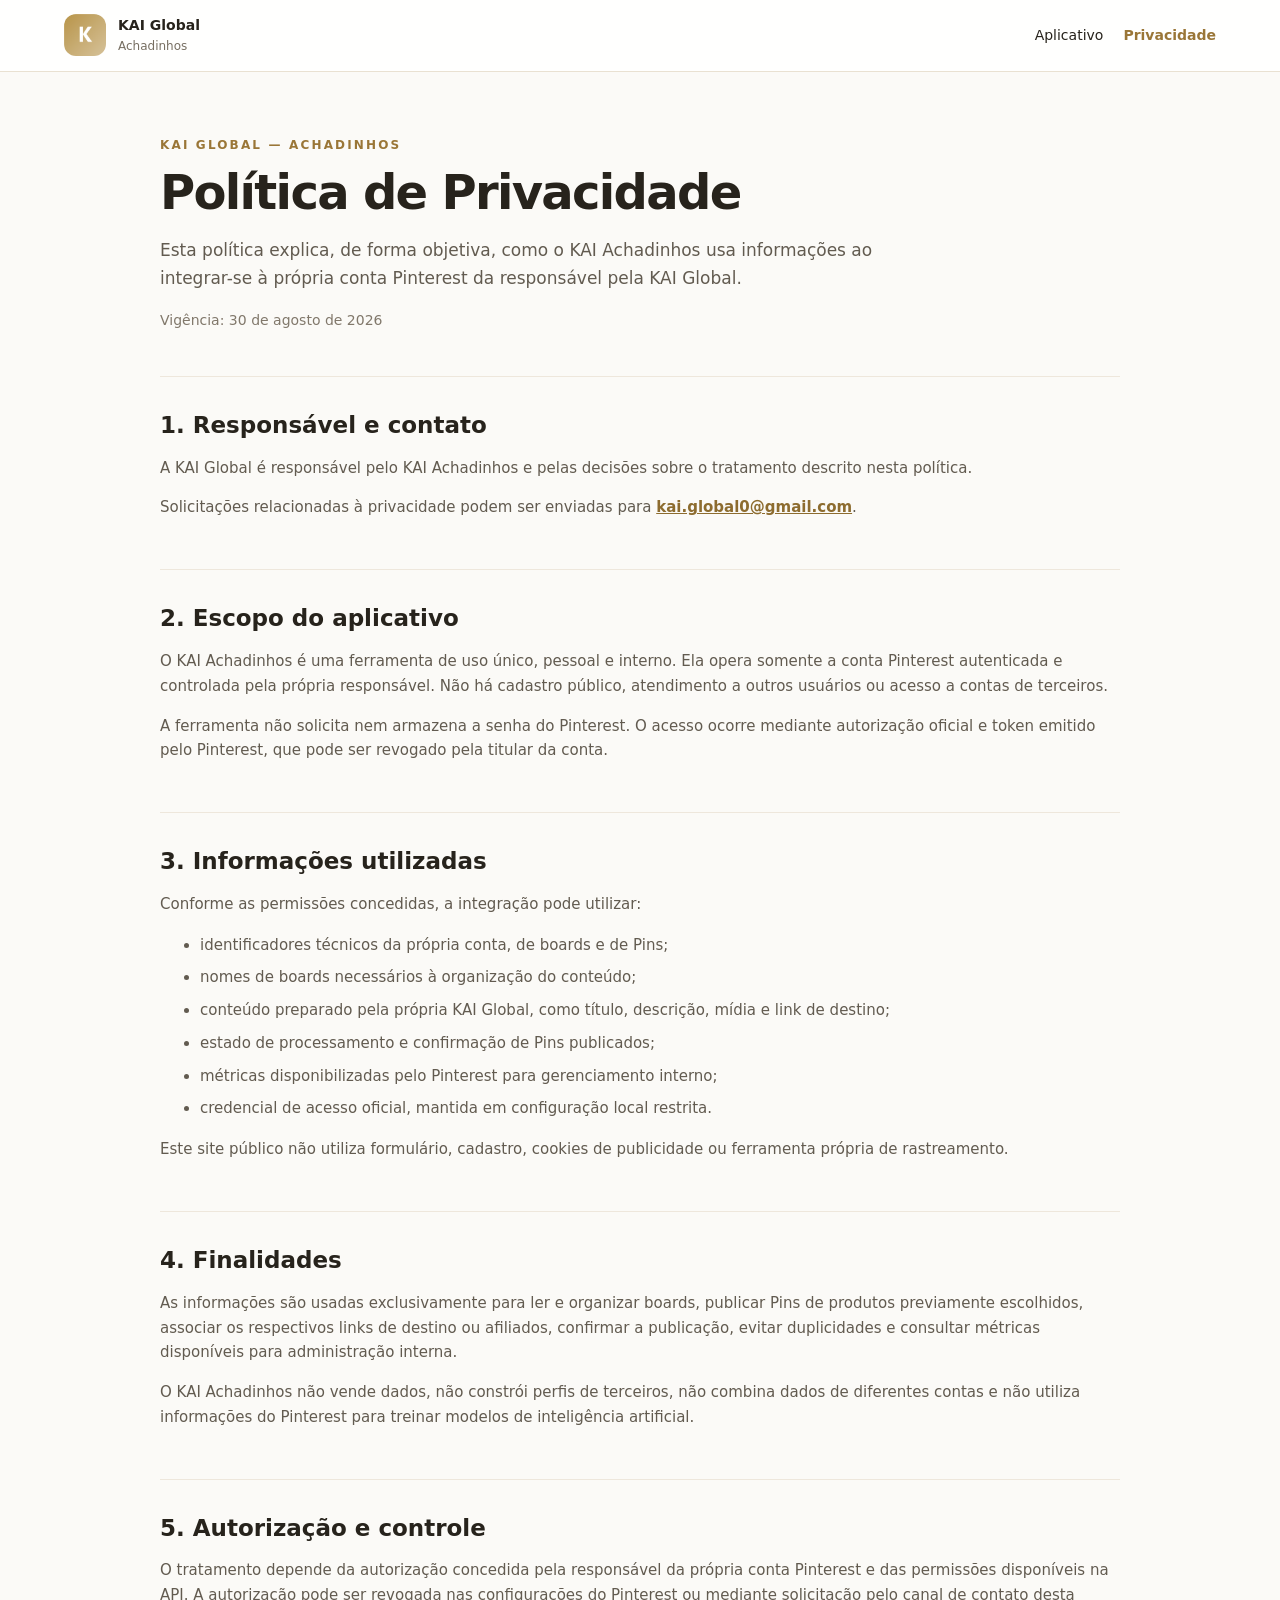
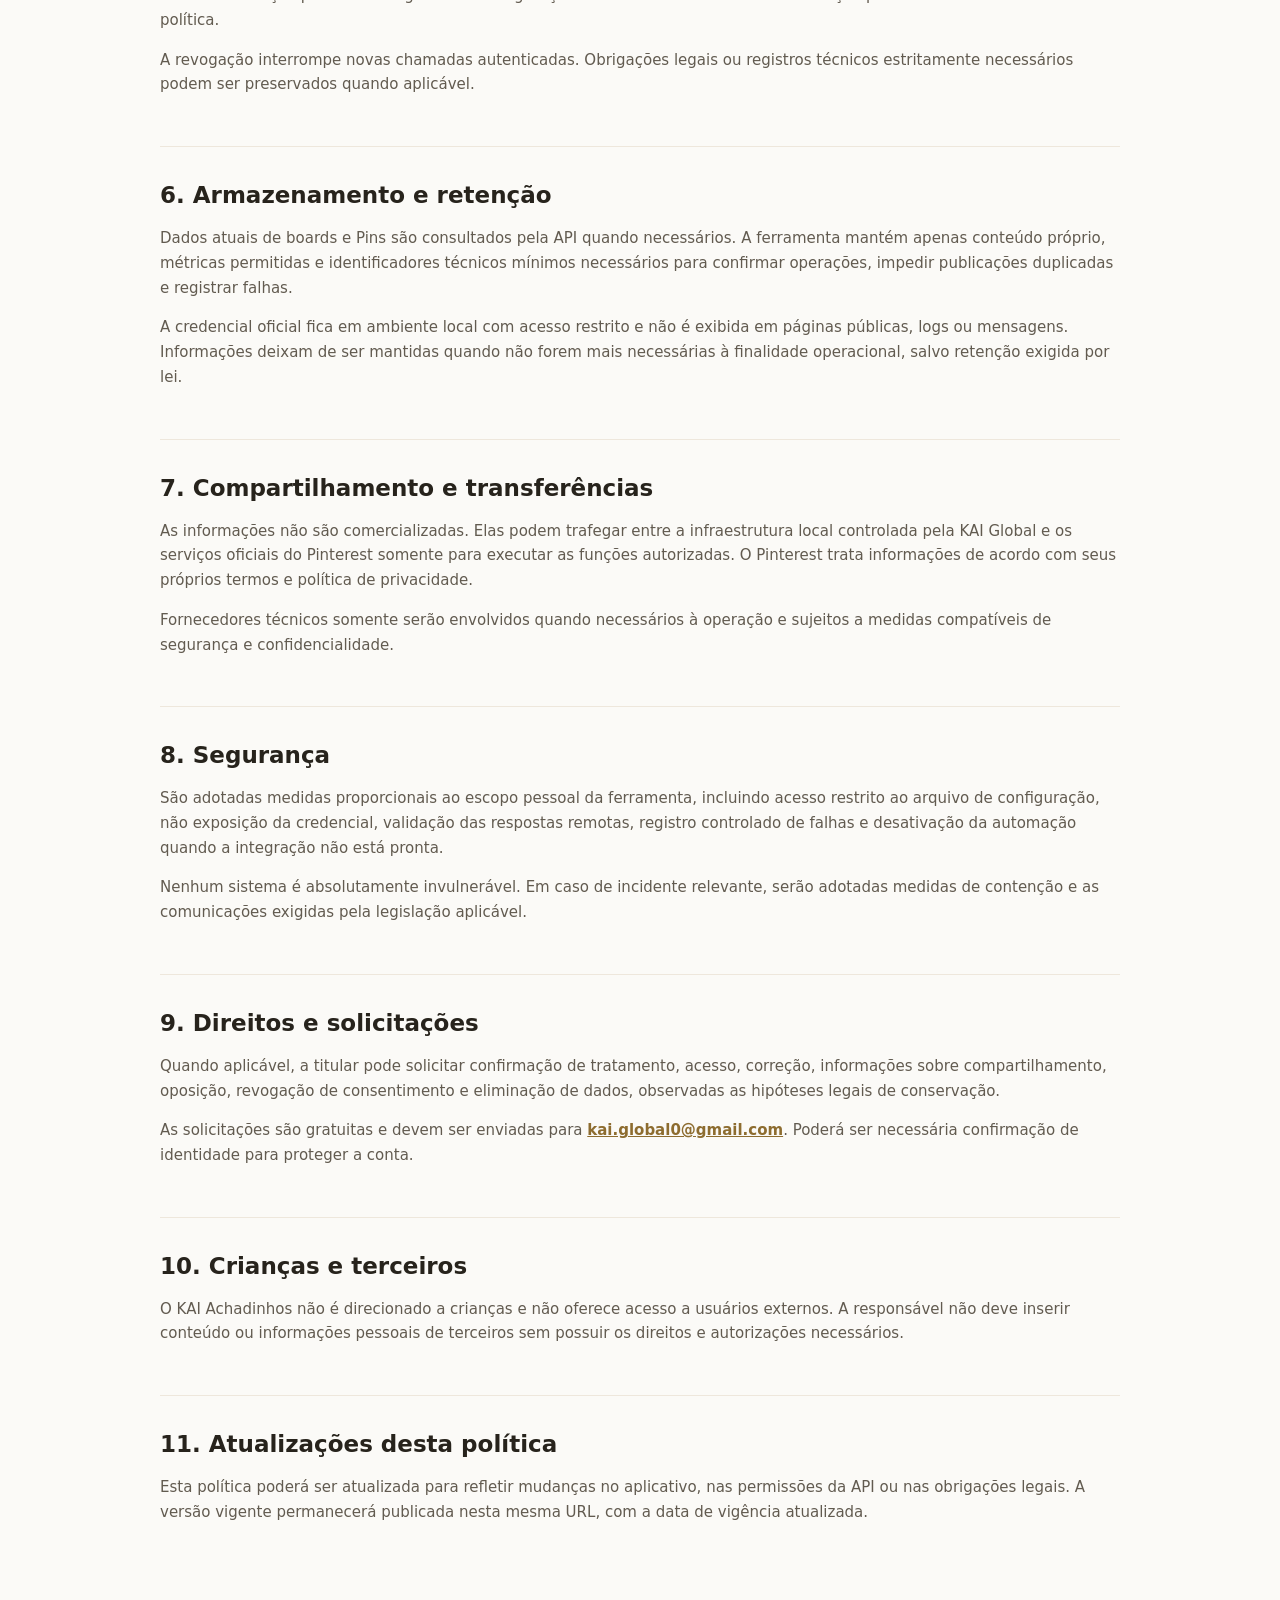
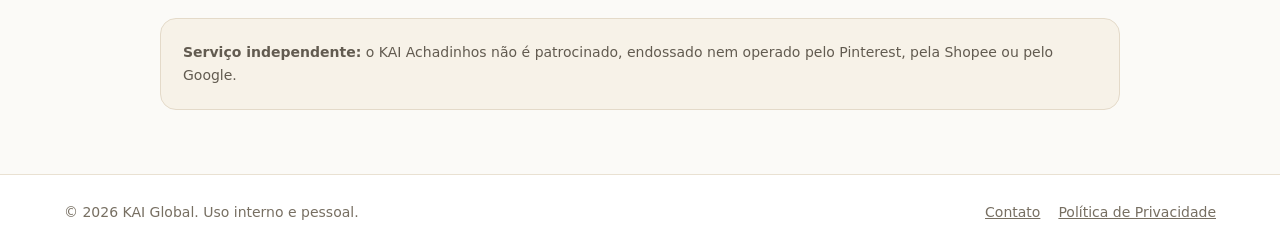
==== achadinhos/politica-de-privacidade/index.html @ 072ef5a9 "feat: publish KAI Achadinhos public site" ====
<!doctype html>
<html lang="pt-BR">
  <head>
    <meta charset="utf-8" />
    <meta name="viewport" content="width=device-width, initial-scale=1" />
    <meta name="description" content="Política de Privacidade do aplicativo pessoal KAI Global — Achadinhos." />
    <meta name="robots" content="index,follow" />
    <title>Política de Privacidade — KAI Achadinhos</title>
    <link rel="canonical" href="https://karolinemonteiro66-lgtm.github.io/achadinhos/politica-de-privacidade/" />
    <link rel="icon" href="/assets/kai-logo.png" />
    <link rel="stylesheet" href="/assets/site.css" />
  </head>
  <body>
    <header class="site-header">
      <a class="brand" href="/achadinhos/"><img src="/assets/kai-logo.png" alt="KAI Global" /><span><strong>KAI Global</strong><small>Achadinhos</small></span></a>
      <nav aria-label="Navegação pública"><a href="/achadinhos/">Aplicativo</a><a href="/achadinhos/politica-de-privacidade/">Privacidade</a></nav>
    </header>

    <main class="policy wrap">
      <header><p class="eyebrow">KAI Global — Achadinhos</p><h1>Política de Privacidade</h1><p class="intro">Esta política explica, de forma objetiva, como o KAI Achadinhos usa informações ao integrar-se à própria conta Pinterest da responsável pela KAI Global.</p><p class="effective">Vigência: 30 de agosto de 2026</p></header>

      <section><h2>1. Responsável e contato</h2><p>A KAI Global é responsável pelo KAI Achadinhos e pelas decisões sobre o tratamento descrito nesta política.</p><p>Solicitações relacionadas à privacidade podem ser enviadas para <a href="mailto:kai.global0@gmail.com">kai.global0@gmail.com</a>.</p></section>
      <section><h2>2. Escopo do aplicativo</h2><p>O KAI Achadinhos é uma ferramenta de uso único, pessoal e interno. Ela opera somente a conta Pinterest autenticada e controlada pela própria responsável. Não há cadastro público, atendimento a outros usuários ou acesso a contas de terceiros.</p><p>A ferramenta não solicita nem armazena a senha do Pinterest. O acesso ocorre mediante autorização oficial e token emitido pelo Pinterest, que pode ser revogado pela titular da conta.</p></section>
      <section><h2>3. Informações utilizadas</h2><p>Conforme as permissões concedidas, a integração pode utilizar:</p><ul><li>identificadores técnicos da própria conta, de boards e de Pins;</li><li>nomes de boards necessários à organização do conteúdo;</li><li>conteúdo preparado pela própria KAI Global, como título, descrição, mídia e link de destino;</li><li>estado de processamento e confirmação de Pins publicados;</li><li>métricas disponibilizadas pelo Pinterest para gerenciamento interno;</li><li>credencial de acesso oficial, mantida em configuração local restrita.</li></ul><p>Este site público não utiliza formulário, cadastro, cookies de publicidade ou ferramenta própria de rastreamento.</p></section>
      <section><h2>4. Finalidades</h2><p>As informações são usadas exclusivamente para ler e organizar boards, publicar Pins de produtos previamente escolhidos, associar os respectivos links de destino ou afiliados, confirmar a publicação, evitar duplicidades e consultar métricas disponíveis para administração interna.</p><p>O KAI Achadinhos não vende dados, não constrói perfis de terceiros, não combina dados de diferentes contas e não utiliza informações do Pinterest para treinar modelos de inteligência artificial.</p></section>
      <section><h2>5. Autorização e controle</h2><p>O tratamento depende da autorização concedida pela responsável da própria conta Pinterest e das permissões disponíveis na API. A autorização pode ser revogada nas configurações do Pinterest ou mediante solicitação pelo canal de contato desta política.</p><p>A revogação interrompe novas chamadas autenticadas. Obrigações legais ou registros técnicos estritamente necessários podem ser preservados quando aplicável.</p></section>
      <section><h2>6. Armazenamento e retenção</h2><p>Dados atuais de boards e Pins são consultados pela API quando necessários. A ferramenta mantém apenas conteúdo próprio, métricas permitidas e identificadores técnicos mínimos necessários para confirmar operações, impedir publicações duplicadas e registrar falhas.</p><p>A credencial oficial fica em ambiente local com acesso restrito e não é exibida em páginas públicas, logs ou mensagens. Informações deixam de ser mantidas quando não forem mais necessárias à finalidade operacional, salvo retenção exigida por lei.</p></section>
      <section><h2>7. Compartilhamento e transferências</h2><p>As informações não são comercializadas. Elas podem trafegar entre a infraestrutura local controlada pela KAI Global e os serviços oficiais do Pinterest somente para executar as funções autorizadas. O Pinterest trata informações de acordo com seus próprios termos e política de privacidade.</p><p>Fornecedores técnicos somente serão envolvidos quando necessários à operação e sujeitos a medidas compatíveis de segurança e confidencialidade.</p></section>
      <section><h2>8. Segurança</h2><p>São adotadas medidas proporcionais ao escopo pessoal da ferramenta, incluindo acesso restrito ao arquivo de configuração, não exposição da credencial, validação das respostas remotas, registro controlado de falhas e desativação da automação quando a integração não está pronta.</p><p>Nenhum sistema é absolutamente invulnerável. Em caso de incidente relevante, serão adotadas medidas de contenção e as comunicações exigidas pela legislação aplicável.</p></section>
      <section><h2>9. Direitos e solicitações</h2><p>Quando aplicável, a titular pode solicitar confirmação de tratamento, acesso, correção, informações sobre compartilhamento, oposição, revogação de consentimento e eliminação de dados, observadas as hipóteses legais de conservação.</p><p>As solicitações são gratuitas e devem ser enviadas para <a href="mailto:kai.global0@gmail.com">kai.global0@gmail.com</a>. Poderá ser necessária confirmação de identidade para proteger a conta.</p></section>
      <section><h2>10. Crianças e terceiros</h2><p>O KAI Achadinhos não é direcionado a crianças e não oferece acesso a usuários externos. A responsável não deve inserir conteúdo ou informações pessoais de terceiros sem possuir os direitos e autorizações necessários.</p></section>
      <section><h2>11. Atualizações desta política</h2><p>Esta política poderá ser atualizada para refletir mudanças no aplicativo, nas permissões da API ou nas obrigações legais. A versão vigente permanecerá publicada nesta mesma URL, com a data de vigência atualizada.</p></section>
      <aside><strong>Serviço independente:</strong> o KAI Achadinhos não é patrocinado, endossado nem operado pelo Pinterest, pela Shopee ou pelo Google.</aside>
    </main>

    <footer><span>© 2026 KAI Global. Uso interno e pessoal.</span><span><a href="mailto:kai.global0@gmail.com">Contato</a><a href="/achadinhos/politica-de-privacidade/">Política de Privacidade</a></span></footer>
  </body>
</html>
---- assets/site.css ----
:root{color-scheme:light;--ink:#27231c;--muted:#625b50;--line:#e9e1d2;--gold:#9a7637;--paper:#fbfaf7;--card:#fff}*{box-sizing:border-box}html{font-family:Inter,ui-sans-serif,system-ui,-apple-system,BlinkMacSystemFont,"Segoe UI",sans-serif;background:var(--paper);color:var(--ink)}body{margin:0;line-height:1.65}a{color:inherit}.site-header{min-height:72px;display:flex;align-items:center;justify-content:space-between;gap:24px;padding:14px max(5vw,20px);border-bottom:1px solid var(--line);background:rgba(255,255,255,.94)}.brand{display:flex;align-items:center;gap:12px;text-decoration:none}.brand img{width:42px;height:42px;border-radius:12px}.brand span{display:flex;flex-direction:column}.brand strong{font-size:14px}.brand small{font-size:12px;color:#776f62}.site-header nav{display:flex;gap:20px;font-size:14px}.site-header nav a{text-decoration:none}.site-header nav a:last-child{font-weight:600;color:var(--gold)}.wrap{width:min(960px,90vw);margin-inline:auto}.hero{position:relative;overflow:hidden;border-bottom:1px solid var(--line);background:radial-gradient(circle at 85% 5%,rgba(184,149,74,.22),transparent 38%)}.hero .wrap{padding-block:90px}.pill{display:inline-block;border:1px solid #dbc99f;border-radius:999px;background:white;padding:5px 12px;color:#8d6c2f;font-size:12px;font-weight:700;letter-spacing:.16em;text-transform:uppercase}h1{max-width:780px;margin:24px 0 0;font-size:clamp(42px,7vw,68px);line-height:1.03;letter-spacing:-.045em}.hero p{max-width:680px;margin:24px 0 0;color:var(--muted);font-size:18px}.actions{display:flex;flex-wrap:wrap;gap:12px;margin-top:30px}.actions a{border-radius:12px;padding:12px 20px;text-decoration:none;font-size:14px;font-weight:700}.primary{background:var(--gold);color:#fff}.secondary{border:1px solid #d9cfbf;background:#fff}.content{padding-block:70px}.eyebrow{margin:0;color:var(--gold);font-size:12px;font-weight:700;letter-spacing:.18em;text-transform:uppercase}.content h2,.policy h1{margin:10px 0 0;font-size:clamp(32px,5vw,48px);line-height:1.1;letter-spacing:-.035em}.intro{max-width:720px;color:var(--muted);font-size:17px}.grid{display:grid;grid-template-columns:repeat(3,1fr);gap:16px;margin-top:38px}.grid article{border:1px solid #e7dece;border-radius:18px;background:#fff;padding:24px;box-shadow:0 8px 30px rgba(84,68,38,.05)}.grid h3{margin:0;font-size:16px}.grid p{margin:8px 0 0;color:#6e665a;font-size:14px}aside{margin-top:44px;border:1px solid #e4dac9;border-radius:16px;background:#f7f2e8;padding:22px;color:var(--muted);font-size:14px}footer{display:flex;justify-content:space-between;gap:20px;padding:26px max(5vw,20px);border-top:1px solid var(--line);background:white;color:#776f62;font-size:14px}footer span:last-child{display:flex;gap:18px}.policy{padding-block:64px}.policy>header{padding-bottom:30px}.policy .effective{color:#81786b;font-size:14px}.policy section{padding:34px 0;border-top:1px solid #eee7dc}.policy section h2{margin:0;font-size:23px;line-height:1.3}.policy section p,.policy section li{color:var(--muted);font-size:15px}.policy section a{color:#8d6c2f;font-weight:600}.policy li+li{margin-top:8px}@media(max-width:760px){.site-header{align-items:flex-start}.site-header nav{gap:12px;padding-top:9px;font-size:13px}.hero .wrap{padding-block:64px}.grid{grid-template-columns:1fr}.content{padding-block:52px}footer{flex-direction:column}h1{font-size:42px}}
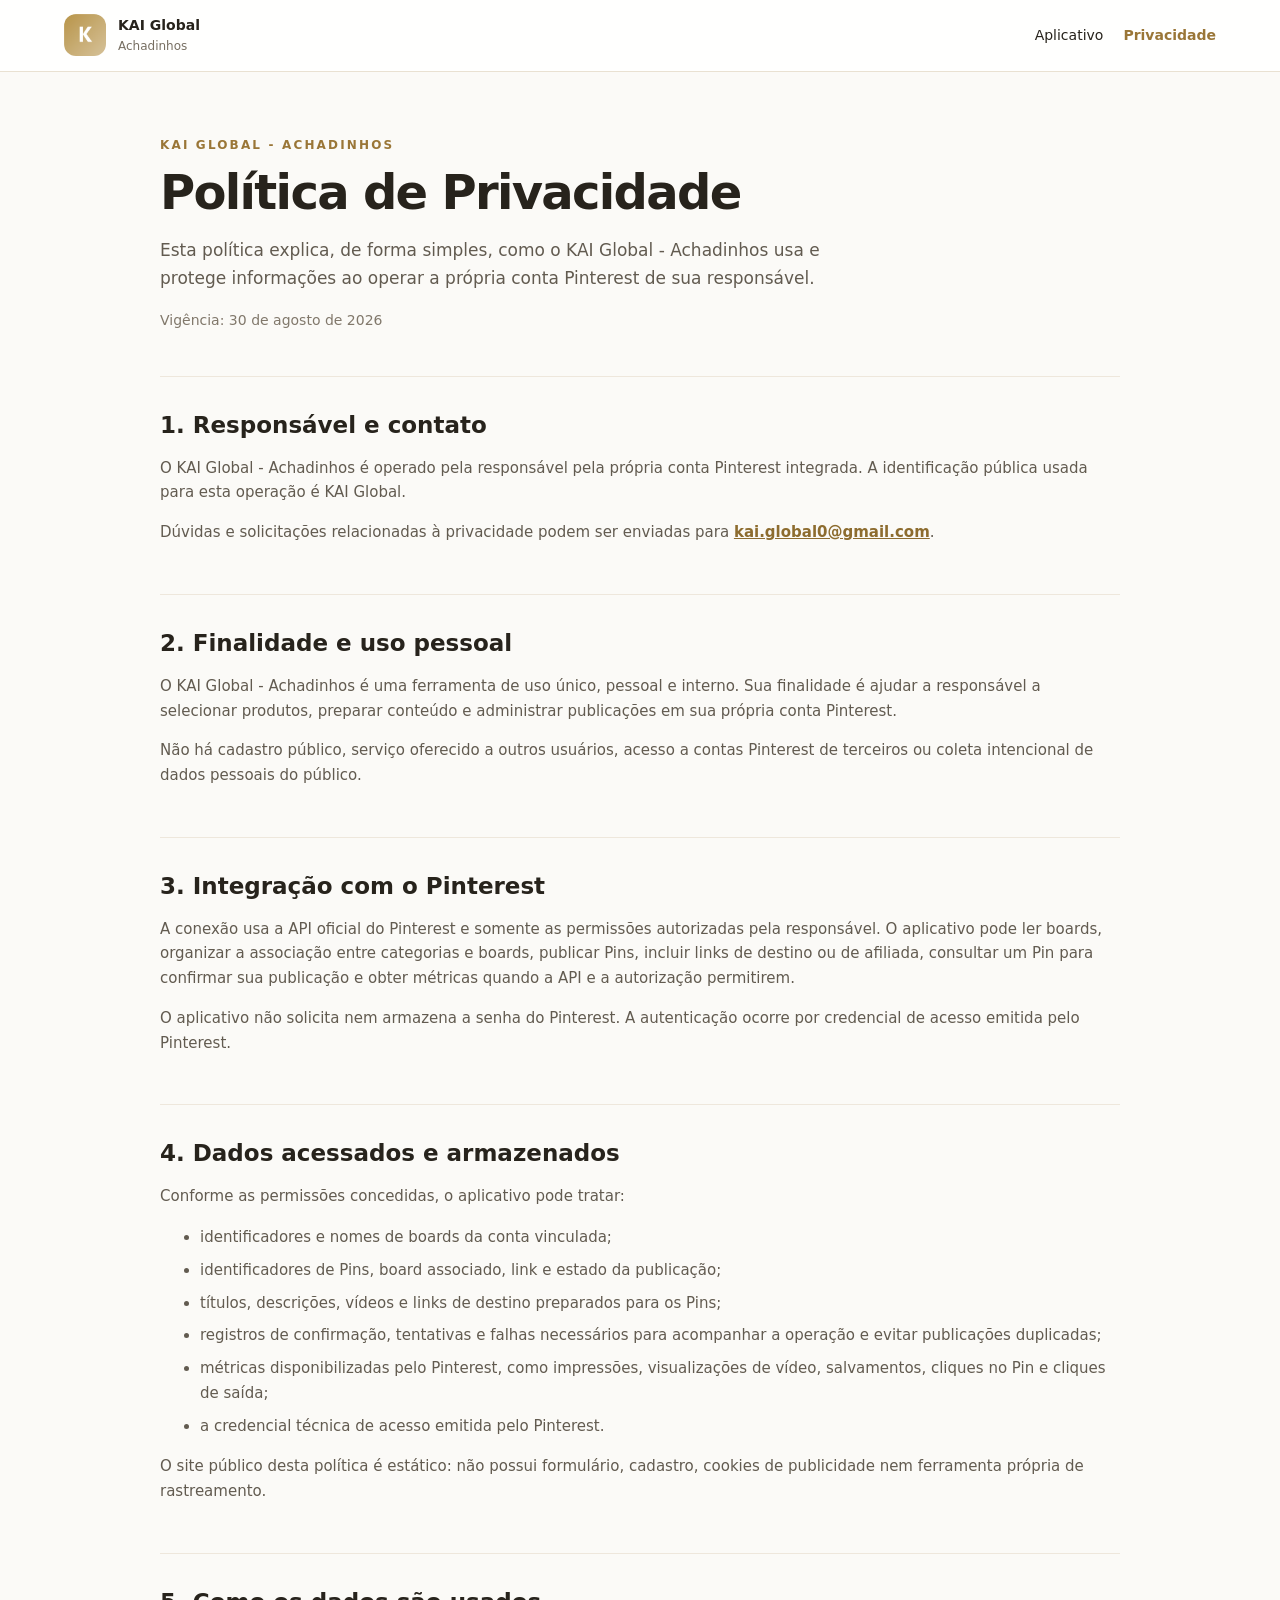
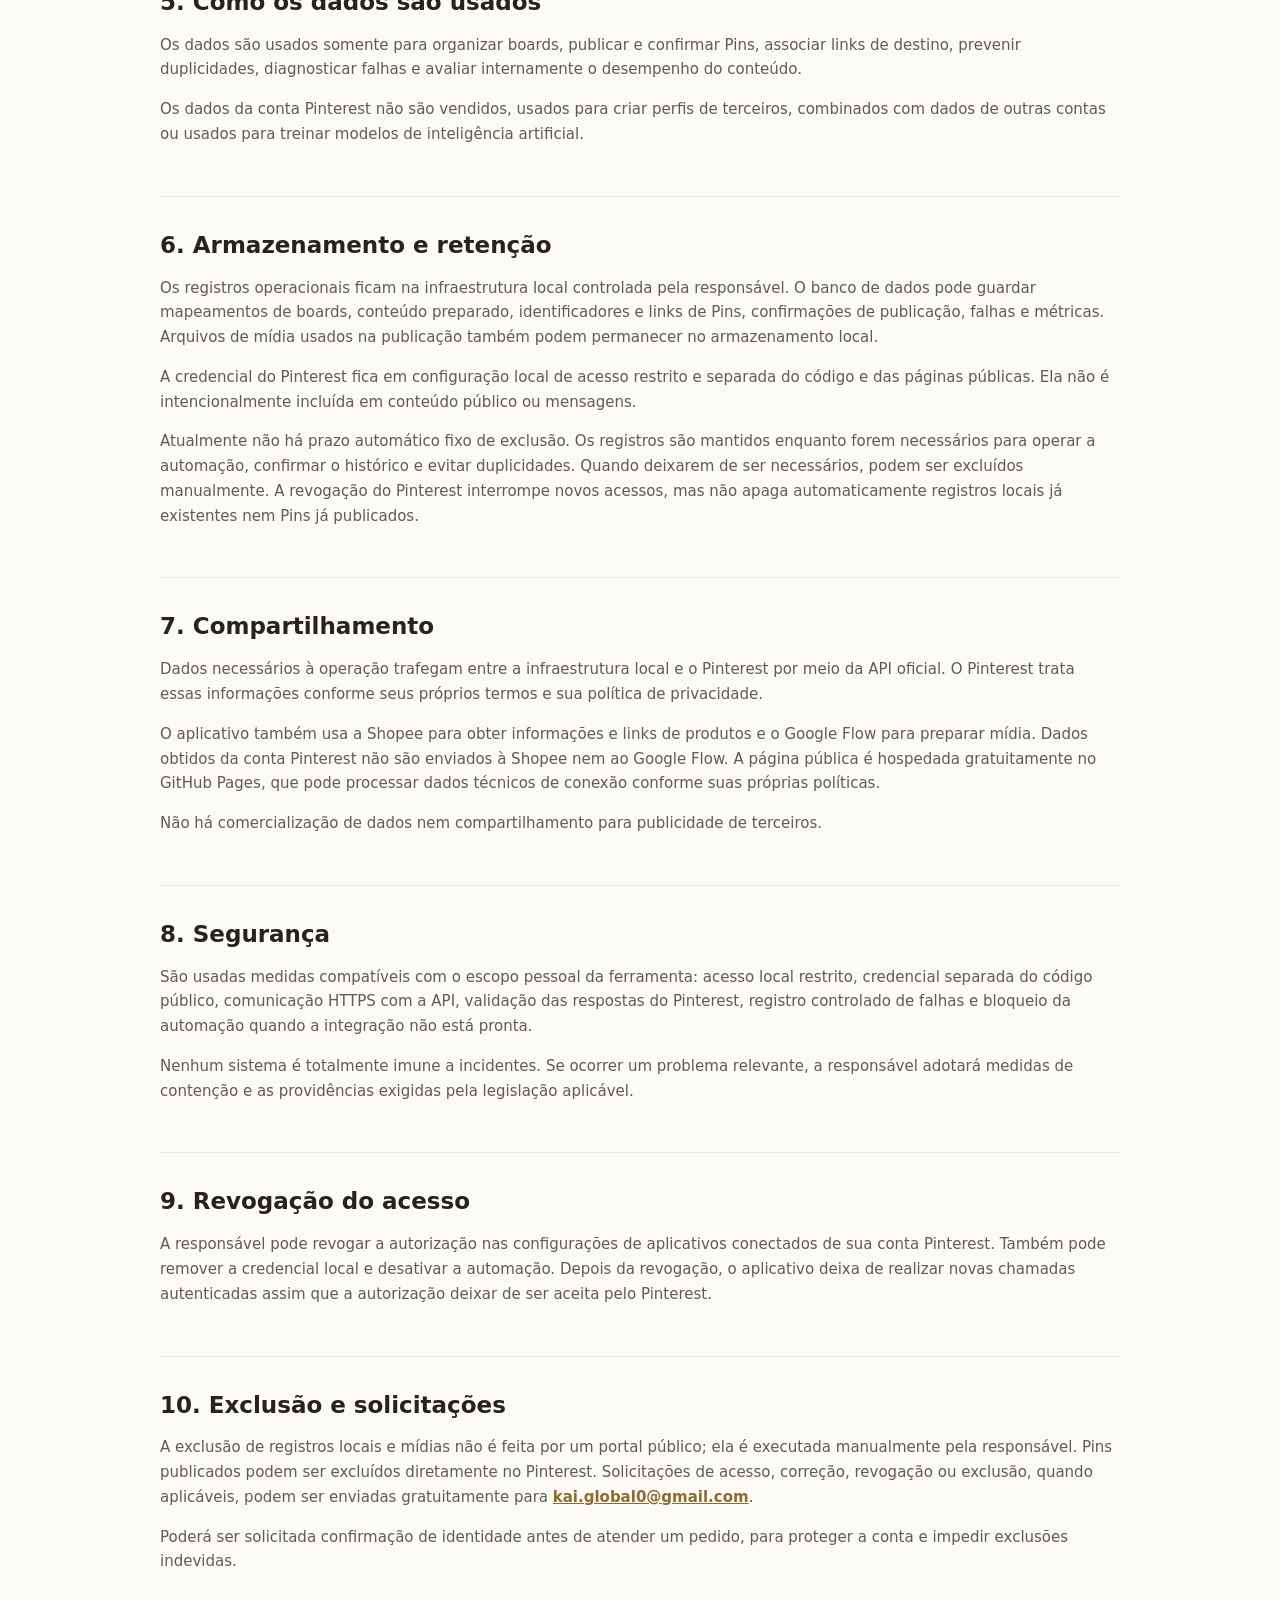
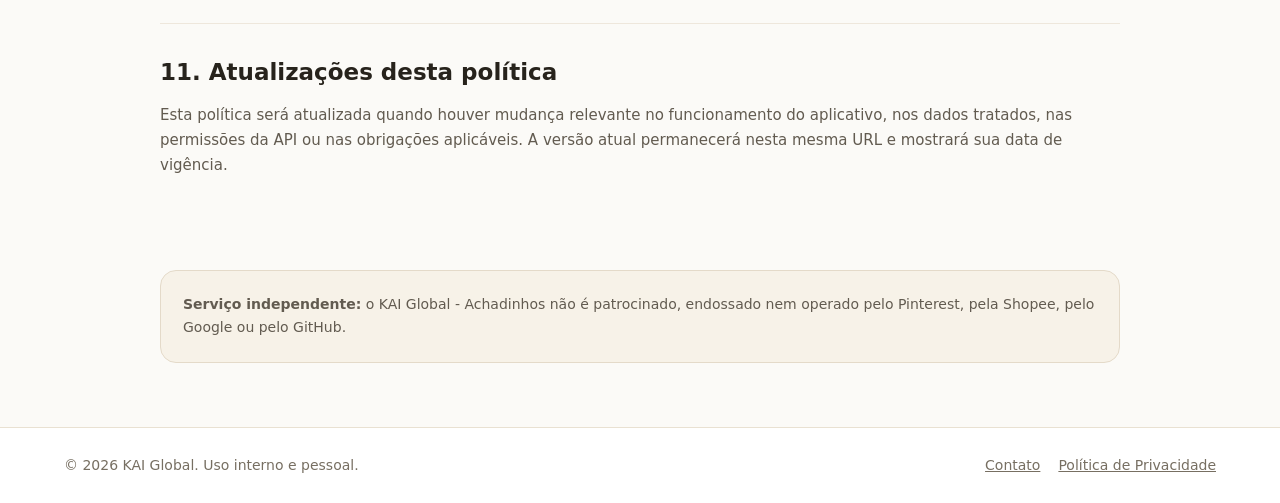
==== commit cc68139d: "docs: clarify Achadinhos privacy policy" ====
--- a/achadinhos/politica-de-privacidade/index.html
+++ b/achadinhos/politica-de-privacidade/index.html
@@ -3,9 +3,9 @@
   <head>
     <meta charset="utf-8" />
     <meta name="viewport" content="width=device-width, initial-scale=1" />
-    <meta name="description" content="Política de Privacidade do aplicativo pessoal KAI Global — Achadinhos." />
+    <meta name="description" content="Política de Privacidade do aplicativo pessoal KAI Global - Achadinhos." />
     <meta name="robots" content="index,follow" />
-    <title>Política de Privacidade — KAI Achadinhos</title>
+    <title>Política de Privacidade — KAI Global - Achadinhos</title>
     <link rel="canonical" href="https://karolinemonteiro66-lgtm.github.io/achadinhos/politica-de-privacidade/" />
     <link rel="icon" href="/assets/kai-logo.png" />
     <link rel="stylesheet" href="/assets/site.css" />
@@ -17,20 +17,20 @@
     </header>
 
     <main class="policy wrap">
-      <header><p class="eyebrow">KAI Global — Achadinhos</p><h1>Política de Privacidade</h1><p class="intro">Esta política explica, de forma objetiva, como o KAI Achadinhos usa informações ao integrar-se à própria conta Pinterest da responsável pela KAI Global.</p><p class="effective">Vigência: 30 de agosto de 2026</p></header>
+      <header><p class="eyebrow">KAI Global - Achadinhos</p><h1>Política de Privacidade</h1><p class="intro">Esta política explica, de forma simples, como o KAI Global - Achadinhos usa e protege informações ao operar a própria conta Pinterest de sua responsável.</p><p class="effective">Vigência: 30 de agosto de 2026</p></header>
 
-      <section><h2>1. Responsável e contato</h2><p>A KAI Global é responsável pelo KAI Achadinhos e pelas decisões sobre o tratamento descrito nesta política.</p><p>Solicitações relacionadas à privacidade podem ser enviadas para <a href="mailto:kai.global0@gmail.com">kai.global0@gmail.com</a>.</p></section>
-      <section><h2>2. Escopo do aplicativo</h2><p>O KAI Achadinhos é uma ferramenta de uso único, pessoal e interno. Ela opera somente a conta Pinterest autenticada e controlada pela própria responsável. Não há cadastro público, atendimento a outros usuários ou acesso a contas de terceiros.</p><p>A ferramenta não solicita nem armazena a senha do Pinterest. O acesso ocorre mediante autorização oficial e token emitido pelo Pinterest, que pode ser revogado pela titular da conta.</p></section>
-      <section><h2>3. Informações utilizadas</h2><p>Conforme as permissões concedidas, a integração pode utilizar:</p><ul><li>identificadores técnicos da própria conta, de boards e de Pins;</li><li>nomes de boards necessários à organização do conteúdo;</li><li>conteúdo preparado pela própria KAI Global, como título, descrição, mídia e link de destino;</li><li>estado de processamento e confirmação de Pins publicados;</li><li>métricas disponibilizadas pelo Pinterest para gerenciamento interno;</li><li>credencial de acesso oficial, mantida em configuração local restrita.</li></ul><p>Este site público não utiliza formulário, cadastro, cookies de publicidade ou ferramenta própria de rastreamento.</p></section>
-      <section><h2>4. Finalidades</h2><p>As informações são usadas exclusivamente para ler e organizar boards, publicar Pins de produtos previamente escolhidos, associar os respectivos links de destino ou afiliados, confirmar a publicação, evitar duplicidades e consultar métricas disponíveis para administração interna.</p><p>O KAI Achadinhos não vende dados, não constrói perfis de terceiros, não combina dados de diferentes contas e não utiliza informações do Pinterest para treinar modelos de inteligência artificial.</p></section>
-      <section><h2>5. Autorização e controle</h2><p>O tratamento depende da autorização concedida pela responsável da própria conta Pinterest e das permissões disponíveis na API. A autorização pode ser revogada nas configurações do Pinterest ou mediante solicitação pelo canal de contato desta política.</p><p>A revogação interrompe novas chamadas autenticadas. Obrigações legais ou registros técnicos estritamente necessários podem ser preservados quando aplicável.</p></section>
-      <section><h2>6. Armazenamento e retenção</h2><p>Dados atuais de boards e Pins são consultados pela API quando necessários. A ferramenta mantém apenas conteúdo próprio, métricas permitidas e identificadores técnicos mínimos necessários para confirmar operações, impedir publicações duplicadas e registrar falhas.</p><p>A credencial oficial fica em ambiente local com acesso restrito e não é exibida em páginas públicas, logs ou mensagens. Informações deixam de ser mantidas quando não forem mais necessárias à finalidade operacional, salvo retenção exigida por lei.</p></section>
-      <section><h2>7. Compartilhamento e transferências</h2><p>As informações não são comercializadas. Elas podem trafegar entre a infraestrutura local controlada pela KAI Global e os serviços oficiais do Pinterest somente para executar as funções autorizadas. O Pinterest trata informações de acordo com seus próprios termos e política de privacidade.</p><p>Fornecedores técnicos somente serão envolvidos quando necessários à operação e sujeitos a medidas compatíveis de segurança e confidencialidade.</p></section>
-      <section><h2>8. Segurança</h2><p>São adotadas medidas proporcionais ao escopo pessoal da ferramenta, incluindo acesso restrito ao arquivo de configuração, não exposição da credencial, validação das respostas remotas, registro controlado de falhas e desativação da automação quando a integração não está pronta.</p><p>Nenhum sistema é absolutamente invulnerável. Em caso de incidente relevante, serão adotadas medidas de contenção e as comunicações exigidas pela legislação aplicável.</p></section>
-      <section><h2>9. Direitos e solicitações</h2><p>Quando aplicável, a titular pode solicitar confirmação de tratamento, acesso, correção, informações sobre compartilhamento, oposição, revogação de consentimento e eliminação de dados, observadas as hipóteses legais de conservação.</p><p>As solicitações são gratuitas e devem ser enviadas para <a href="mailto:kai.global0@gmail.com">kai.global0@gmail.com</a>. Poderá ser necessária confirmação de identidade para proteger a conta.</p></section>
-      <section><h2>10. Crianças e terceiros</h2><p>O KAI Achadinhos não é direcionado a crianças e não oferece acesso a usuários externos. A responsável não deve inserir conteúdo ou informações pessoais de terceiros sem possuir os direitos e autorizações necessários.</p></section>
-      <section><h2>11. Atualizações desta política</h2><p>Esta política poderá ser atualizada para refletir mudanças no aplicativo, nas permissões da API ou nas obrigações legais. A versão vigente permanecerá publicada nesta mesma URL, com a data de vigência atualizada.</p></section>
-      <aside><strong>Serviço independente:</strong> o KAI Achadinhos não é patrocinado, endossado nem operado pelo Pinterest, pela Shopee ou pelo Google.</aside>
+      <section><h2>1. Responsável e contato</h2><p>O KAI Global - Achadinhos é operado pela responsável pela própria conta Pinterest integrada. A identificação pública usada para esta operação é KAI Global.</p><p>Dúvidas e solicitações relacionadas à privacidade podem ser enviadas para <a href="mailto:kai.global0@gmail.com">kai.global0@gmail.com</a>.</p></section>
+      <section><h2>2. Finalidade e uso pessoal</h2><p>O KAI Global - Achadinhos é uma ferramenta de uso único, pessoal e interno. Sua finalidade é ajudar a responsável a selecionar produtos, preparar conteúdo e administrar publicações em sua própria conta Pinterest.</p><p>Não há cadastro público, serviço oferecido a outros usuários, acesso a contas Pinterest de terceiros ou coleta intencional de dados pessoais do público.</p></section>
+      <section><h2>3. Integração com o Pinterest</h2><p>A conexão usa a API oficial do Pinterest e somente as permissões autorizadas pela responsável. O aplicativo pode ler boards, organizar a associação entre categorias e boards, publicar Pins, incluir links de destino ou de afiliada, consultar um Pin para confirmar sua publicação e obter métricas quando a API e a autorização permitirem.</p><p>O aplicativo não solicita nem armazena a senha do Pinterest. A autenticação ocorre por credencial de acesso emitida pelo Pinterest.</p></section>
+      <section><h2>4. Dados acessados e armazenados</h2><p>Conforme as permissões concedidas, o aplicativo pode tratar:</p><ul><li>identificadores e nomes de boards da conta vinculada;</li><li>identificadores de Pins, board associado, link e estado da publicação;</li><li>títulos, descrições, vídeos e links de destino preparados para os Pins;</li><li>registros de confirmação, tentativas e falhas necessários para acompanhar a operação e evitar publicações duplicadas;</li><li>métricas disponibilizadas pelo Pinterest, como impressões, visualizações de vídeo, salvamentos, cliques no Pin e cliques de saída;</li><li>a credencial técnica de acesso emitida pelo Pinterest.</li></ul><p>O site público desta política é estático: não possui formulário, cadastro, cookies de publicidade nem ferramenta própria de rastreamento.</p></section>
+      <section><h2>5. Como os dados são usados</h2><p>Os dados são usados somente para organizar boards, publicar e confirmar Pins, associar links de destino, prevenir duplicidades, diagnosticar falhas e avaliar internamente o desempenho do conteúdo.</p><p>Os dados da conta Pinterest não são vendidos, usados para criar perfis de terceiros, combinados com dados de outras contas ou usados para treinar modelos de inteligência artificial.</p></section>
+      <section><h2>6. Armazenamento e retenção</h2><p>Os registros operacionais ficam na infraestrutura local controlada pela responsável. O banco de dados pode guardar mapeamentos de boards, conteúdo preparado, identificadores e links de Pins, confirmações de publicação, falhas e métricas. Arquivos de mídia usados na publicação também podem permanecer no armazenamento local.</p><p>A credencial do Pinterest fica em configuração local de acesso restrito e separada do código e das páginas públicas. Ela não é intencionalmente incluída em conteúdo público ou mensagens.</p><p>Atualmente não há prazo automático fixo de exclusão. Os registros são mantidos enquanto forem necessários para operar a automação, confirmar o histórico e evitar duplicidades. Quando deixarem de ser necessários, podem ser excluídos manualmente. A revogação do Pinterest interrompe novos acessos, mas não apaga automaticamente registros locais já existentes nem Pins já publicados.</p></section>
+      <section><h2>7. Compartilhamento</h2><p>Dados necessários à operação trafegam entre a infraestrutura local e o Pinterest por meio da API oficial. O Pinterest trata essas informações conforme seus próprios termos e sua política de privacidade.</p><p>O aplicativo também usa a Shopee para obter informações e links de produtos e o Google Flow para preparar mídia. Dados obtidos da conta Pinterest não são enviados à Shopee nem ao Google Flow. A página pública é hospedada gratuitamente no GitHub Pages, que pode processar dados técnicos de conexão conforme suas próprias políticas.</p><p>Não há comercialização de dados nem compartilhamento para publicidade de terceiros.</p></section>
+      <section><h2>8. Segurança</h2><p>São usadas medidas compatíveis com o escopo pessoal da ferramenta: acesso local restrito, credencial separada do código público, comunicação HTTPS com a API, validação das respostas do Pinterest, registro controlado de falhas e bloqueio da automação quando a integração não está pronta.</p><p>Nenhum sistema é totalmente imune a incidentes. Se ocorrer um problema relevante, a responsável adotará medidas de contenção e as providências exigidas pela legislação aplicável.</p></section>
+      <section><h2>9. Revogação do acesso</h2><p>A responsável pode revogar a autorização nas configurações de aplicativos conectados de sua conta Pinterest. Também pode remover a credencial local e desativar a automação. Depois da revogação, o aplicativo deixa de realizar novas chamadas autenticadas assim que a autorização deixar de ser aceita pelo Pinterest.</p></section>
+      <section><h2>10. Exclusão e solicitações</h2><p>A exclusão de registros locais e mídias não é feita por um portal público; ela é executada manualmente pela responsável. Pins publicados podem ser excluídos diretamente no Pinterest. Solicitações de acesso, correção, revogação ou exclusão, quando aplicáveis, podem ser enviadas gratuitamente para <a href="mailto:kai.global0@gmail.com">kai.global0@gmail.com</a>.</p><p>Poderá ser solicitada confirmação de identidade antes de atender um pedido, para proteger a conta e impedir exclusões indevidas.</p></section>
+      <section><h2>11. Atualizações desta política</h2><p>Esta política será atualizada quando houver mudança relevante no funcionamento do aplicativo, nos dados tratados, nas permissões da API ou nas obrigações aplicáveis. A versão atual permanecerá nesta mesma URL e mostrará sua data de vigência.</p></section>
+      <aside><strong>Serviço independente:</strong> o KAI Global - Achadinhos não é patrocinado, endossado nem operado pelo Pinterest, pela Shopee, pelo Google ou pelo GitHub.</aside>
     </main>
 
     <footer><span>© 2026 KAI Global. Uso interno e pessoal.</span><span><a href="mailto:kai.global0@gmail.com">Contato</a><a href="/achadinhos/politica-de-privacidade/">Política de Privacidade</a></span></footer>
